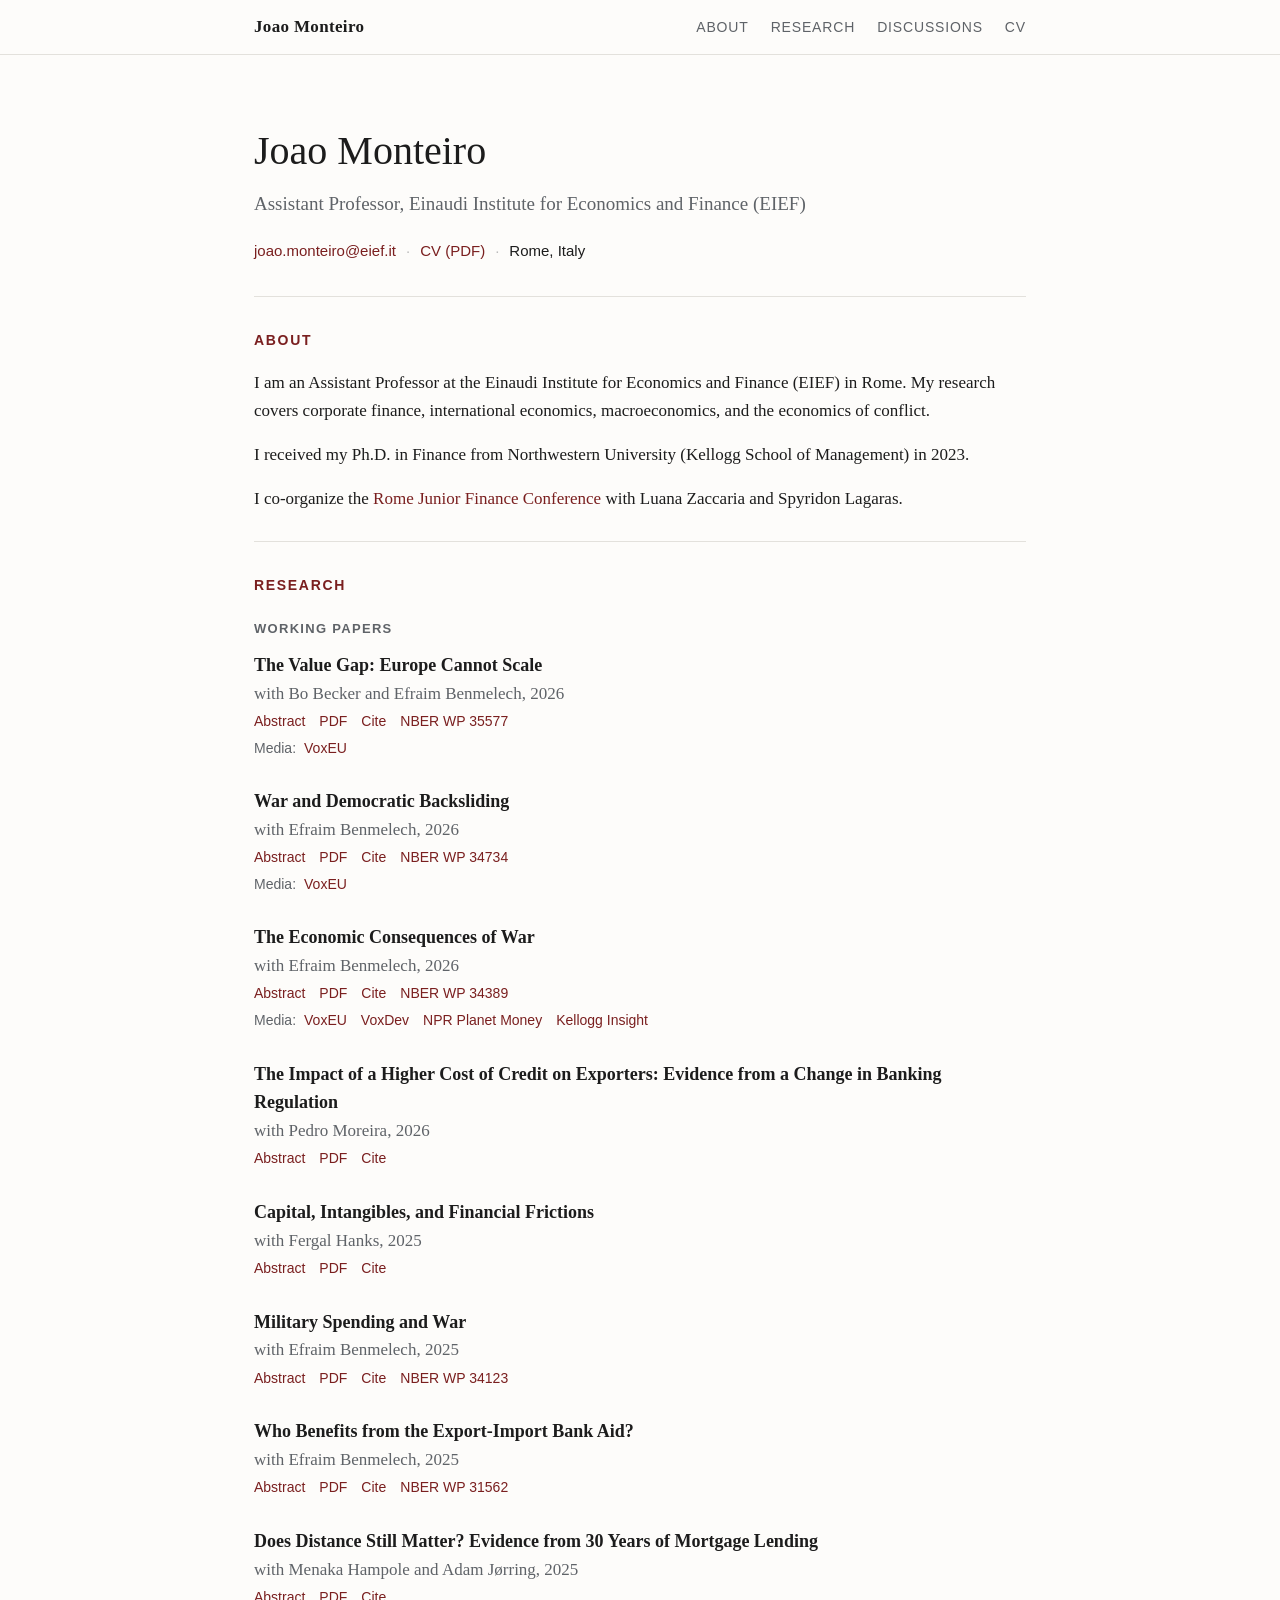
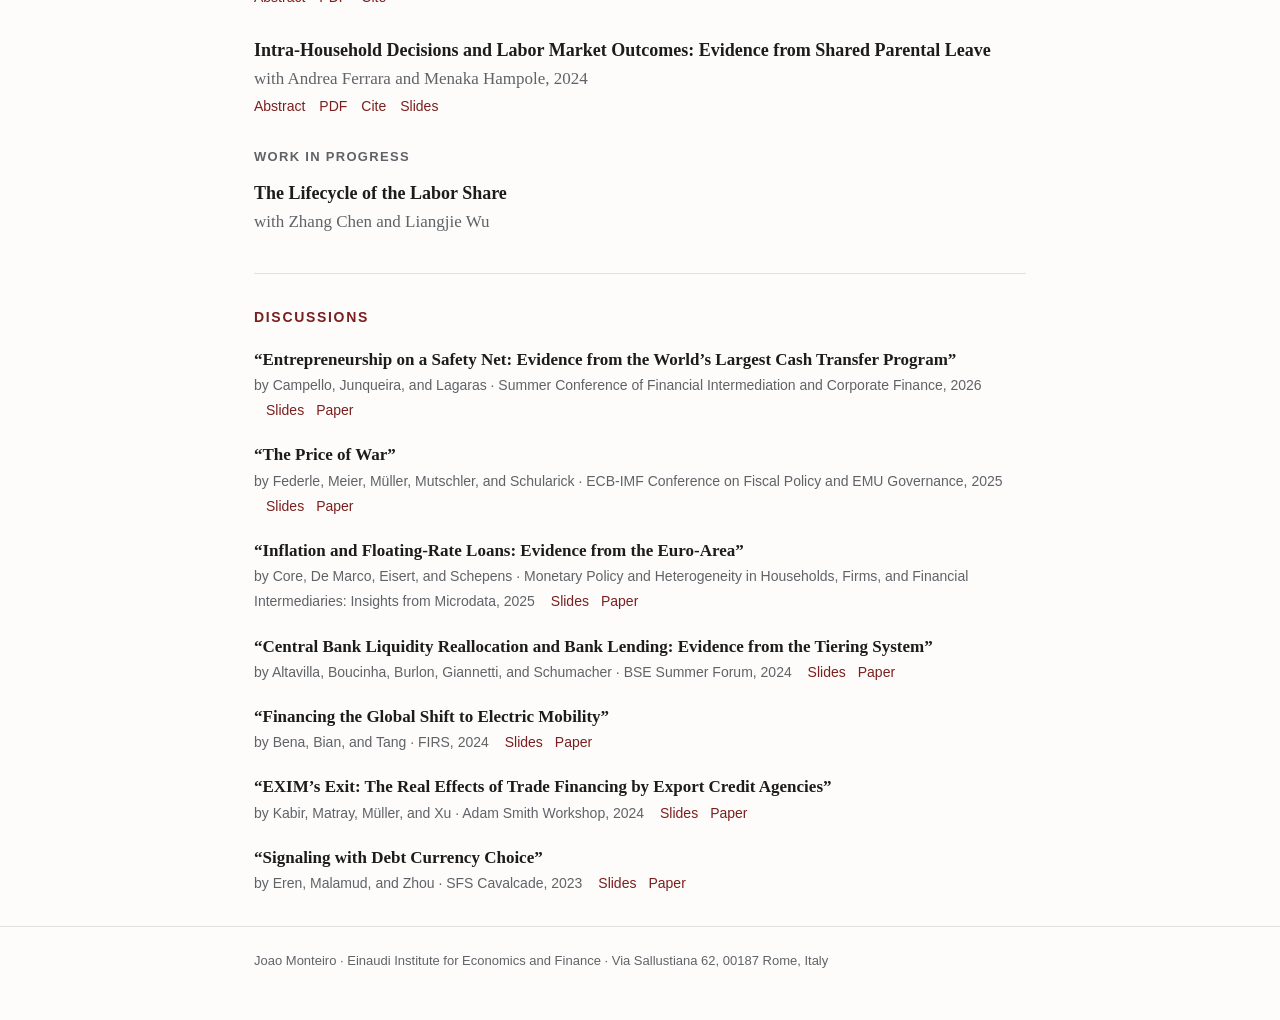
==== index.html @ ecc0ef60 "Add files via upload" ====
<!DOCTYPE html>
<html lang="en">
<head>
<meta charset="utf-8">
<meta name="viewport" content="width=device-width, initial-scale=1">
<title>Joao Monteiro — EIEF</title>
<meta name="description" content="Joao Monteiro, Assistant Professor at the Einaudi Institute for Economics and Finance (EIEF). Corporate finance, international economics, macroeconomics, and the economics of conflict.">
<style>
  :root {
    --ink: #1c1c1c;
    --muted: #5f6368;
    --rule: #e3e1dc;
    --accent: #7a1f1f;
    --bg: #fdfcfa;
  }
  * { box-sizing: border-box; }
  html { scroll-behavior: smooth; }
  body {
    margin: 0;
    background: var(--bg);
    color: var(--ink);
    font: 17px/1.6 Georgia, "Times New Roman", serif;
  }
  a { color: var(--accent); text-decoration: none; }
  a:hover { text-decoration: underline; }
  .wrap { max-width: 820px; margin: 0 auto; padding: 0 24px; }

  nav {
    position: sticky; top: 0; z-index: 10;
    background: rgba(253,252,250,0.95);
    backdrop-filter: blur(6px);
    border-bottom: 1px solid var(--rule);
  }
  nav .wrap { display: flex; justify-content: space-between; align-items: center; height: 54px; }
  nav .name { font-weight: bold; color: var(--ink); letter-spacing: 0.02em; }
  nav ul { list-style: none; display: flex; gap: 22px; margin: 0; padding: 0;
           font: 14px/1 -apple-system, "Helvetica Neue", Arial, sans-serif; text-transform: uppercase; letter-spacing: 0.06em; }
  nav ul a { color: var(--muted); }
  nav ul a:hover { color: var(--accent); text-decoration: none; }

  header { padding: 64px 0 32px; }
  header h1 { font-size: 40px; font-weight: normal; margin: 0 0 6px; }
  header .role { color: var(--muted); font-size: 19px; margin: 0 0 18px; }
  header .contact { font: 15px/1.8 -apple-system, "Helvetica Neue", Arial, sans-serif; }
  header .contact span + span::before { content: "·"; margin: 0 10px; color: #bbb; }

  section { padding: 28px 0 12px; border-top: 1px solid var(--rule); scroll-margin-top: 60px; }
  h2 { font: 600 14px/1 -apple-system, "Helvetica Neue", Arial, sans-serif; text-transform: uppercase;
       letter-spacing: 0.12em; color: var(--accent); margin: 8px 0 22px; }
  h3 { font: 600 13px/1 -apple-system, "Helvetica Neue", Arial, sans-serif; text-transform: uppercase;
       letter-spacing: 0.1em; color: var(--muted); margin: 30px 0 16px; }

  .paper { margin: 0 0 26px; }
  .paper .title { font-size: 18px; font-weight: bold; color: var(--ink); }
  .paper .authors { color: var(--muted); }
  .paper .meta { font: 14px/1.9 -apple-system, "Helvetica Neue", Arial, sans-serif; }
  .paper .meta a { margin-right: 14px; }
  .paper .meta .label { color: var(--muted); margin-right: 8px; }
  details summary { cursor: pointer; color: var(--accent); display: inline; list-style: none;
                    font: 14px/1.9 -apple-system, "Helvetica Neue", Arial, sans-serif; margin-right: 14px; }
  details summary::-webkit-details-marker { display: none; }
  details[open] summary { text-decoration: underline; }
  details .abstract { font-size: 15.5px; line-height: 1.65; margin: 8px 0 4px; padding: 12px 16px;
                      background: #f5f3ee; border-left: 3px solid var(--accent); }
  .linkrow { display: flex; flex-wrap: wrap; align-items: baseline; }

  .disc { margin: 0 0 18px; }
  .disc .title { font-weight: bold; }
  .disc .meta { font: 14px/1.8 -apple-system, "Helvetica Neue", Arial, sans-serif; color: var(--muted); }
  .disc .meta a { margin-left: 12px; }

  footer { border-top: 1px solid var(--rule); padding: 24px 0 48px; color: var(--muted);
           font: 13px/1.6 -apple-system, "Helvetica Neue", Arial, sans-serif; }

  @media (max-width: 600px) {
    nav ul { gap: 14px; font-size: 12px; }
    nav .name { display: none; }
    header h1 { font-size: 32px; }
  }
</style>
</head>
<body>

<nav>
  <div class="wrap">
    <a class="name" href="#">Joao Monteiro</a>
    <ul>
      <li><a href="#about">About</a></li>
      <li><a href="#research">Research</a></li>
      <li><a href="#discussions">Discussions</a></li>
      <li><a href="cv.pdf">CV</a></li>
    </ul>
  </div>
</nav>

<div class="wrap">

<header>
  <h1>Joao Monteiro</h1>
  <p class="role">Assistant Professor, Einaudi Institute for Economics and Finance (EIEF)</p>
  <div class="contact">
    <span><a href="mailto:joao.monteiro@eief.it">joao.monteiro@eief.it</a></span><span><a href="cv.pdf">CV (PDF)</a></span><span>Rome, Italy</span>
  </div>
</header>

<section id="about">
  <h2>About</h2>
  <p>I am an Assistant Professor at the Einaudi Institute for Economics and Finance (EIEF) in Rome. My research covers corporate finance, international economics, macroeconomics, and the economics of conflict.</p>
  <p>I received my Ph.D. in Finance from Northwestern University (Kellogg School of Management) in 2023.</p>
  <p>I co-organize the <a href="https://www.eief.it/eief/images/Program_10th_Rome_Junior_Finance_Conference_8-9_June_2026.pdf">Rome Junior Finance Conference</a> with Luana Zaccaria and Spyridon Lagaras.</p>
</section>

<section id="research">
  <h2>Research</h2>
  <h3>Working Papers</h3>

  <div class="paper">
    <div class="title">The Value Gap: Europe Cannot Scale</div>
    <div class="authors">with Bo Becker and Efraim Benmelech, 2026</div>
    <div class="linkrow">
      <details><summary>Abstract</summary>
        <div class="abstract">In 2008, the aggregate market value of U.S.-listed firms was roughly one-third higher than that of European-listed firms. By 2023, it was more than 300% higher, a difference of $34 trillion. The valuation gap is broad-based, rather than concentrated among a few superstar firms, and is driven by differences in firm values, not in the number of listed firms. Across sectors, the gap is larger in R&amp;D-intensive industries and in industries with high returns to scale. European firms’ size is strongly correlated with home-country GDP, whereas U.S. firms’ size is unrelated to home-state GDP. Smaller European firms also face a particularly large cost-of-capital gap and do not appear able to substitute debt for limited access to equity financing, including venture capital. Taken together, these facts suggest that financial and product-market frictions constrain European firms’ ability to scale.</div>
      </details>
      <span class="meta"><a href="eu-paper.pdf">PDF</a><a href="eu-cite.bib">Cite</a><a href="https://www.nber.org/papers/w35577">NBER WP 35577</a></span>
    </div>
    <div class="meta"><span class="label">Media:</span><a href="https://cepr.org/voxeu/columns/small-and-stuck-why-european-firms-cant-scale">VoxEU</a></div>
  </div>

  <div class="paper">
    <div class="title">War and Democratic Backsliding</div>
    <div class="authors">with Efraim Benmelech, 2026</div>
    <div class="linkrow">
      <details><summary>Abstract</summary>
        <div class="abstract">We provide the first global, long-run evidence on how war reshapes democratic institutions. Using data on all conflicts since 1948, we show that the onset of conflict causes a large and persistent decline in democracy: institutions weaken immediately relative to comparable countries, continue to erode for nearly a decade, and do not recover. Yet this deterioration is highly selective. It appears only in first-time conflicts, intrastate wars, highly fractionalized societies, and conflicts that governments win. The decline operates through political channels – media censorship, judicial purges, curtailed civil liberties, irregular leadership turnover, and constitutional suspensions – rather than through any functional requirement of war-making. Autocratization does not increase the probability of victory, and institutional instability reduces it. Taken together, the findings show that war does not require autocracy; it enables executives to expand their authority and implement institutional changes that would be difficult to enact in peacetime.</div>
      </details>
      <span class="meta"><a href="backsliding-paper.pdf">PDF</a><a href="backsliding-cite.bib">Cite</a><a href="https://www.nber.org/papers/w34734">NBER WP 34734</a></span>
    </div>
    <div class="meta"><span class="label">Media:</span><a href="https://cepr.org/voxeu/columns/when-war-weakens-democracy">VoxEU</a></div>
  </div>

  <div class="paper">
    <div class="title">The Economic Consequences of War</div>
    <div class="authors">with Efraim Benmelech, 2026</div>
    <div class="linkrow">
      <details><summary>Abstract</summary>
        <div class="abstract">We provide systematic evidence on the macroeconomic consequences of war using a new dataset covering 115 conflicts over the past 75 years. We document three main findings. First, conflict generates large and persistent real effects: real GDP falls by 12%, with no recovery even after a decade. The decline in real activity is more pronounced for intrastate than for interstate conflicts. Second, government finances deteriorate as revenues contract, expenditures remain stable, and governments shift toward short-term debt. Third, governments rely on inflationary finance, eroding real debt and generating seigniorage while depressing investment by raising the cost of imported capital goods.</div>
      </details>
      <span class="meta"><a href="cost-of-war-paper.pdf">PDF</a><a href="cost-of-war-cite.bib">Cite</a><a href="https://www.nber.org/papers/w34389">NBER WP 34389</a></span>
    </div>
    <div class="meta"><span class="label">Media:</span><a href="https://cepr.org/voxeu/columns/lasting-economic-scars-war">VoxEU</a><a href="https://voxdev.org/topic/institutions-political-economy/lasting-economic-impacts-war">VoxDev</a><a href="https://www.npr.org/sections/planet-money/2025/11/04/g-s1-96043/a-planet-money-guide-to-five-fascinating-economic-studies">NPR Planet Money</a><a href="https://insight.kellogg.northwestern.edu/article/the-economic-price-we-pay-for-war">Kellogg Insight</a></div>
  </div>

  <div class="paper">
    <div class="title">The Impact of a Higher Cost of Credit on Exporters: Evidence from a Change in Banking Regulation</div>
    <div class="authors">with Pedro Moreira, 2026</div>
    <div class="linkrow">
      <details><summary>Abstract</summary>
        <div class="abstract">We study how tighter credit conditions affect firms’ international trade. Exploiting a change under Basel III that raised the cost of trade finance for exports to high-risk destinations while leaving other destinations unaffected, we identify the causal effects of credit tightening on exporters. Using firm-level export data matched to loan-level credit registry records, we show that higher trade finance costs lead to a large and persistent decline in exports to high-risk destinations. Firms adjust along multiple margins: they reduce export volumes, exit high-risk markets, and reallocate toward products with lower working-capital requirements. Substitution toward low-risk destinations is incomplete, and overall firm sales decline. Direct evidence from credit markets shows that exposed firms receive smaller loans, face higher interest rates, and are less likely to obtain bank credit. Our results demonstrate that macroprudential regulation propagates to the real economy by tightening firm-level financing constraints, with substantial effects on firms’ export decisions.</div>
      </details>
      <span class="meta"><a href="trade-finance-paper.pdf">PDF</a><a href="trade-finance-cite.bib">Cite</a></span>
    </div>
  </div>

  <div class="paper">
    <div class="title">Capital, Intangibles, and Financial Frictions</div>
    <div class="authors">with Fergal Hanks, 2025</div>
    <div class="linkrow">
      <details><summary>Abstract</summary>
        <div class="abstract">How do financial frictions shape firms’ investment in intangible capital? We show that financial constraints distort firms’ input choices, leading to systematic underinvestment in intangible assets. Exploiting an investment subsidy in Portugal that lowered the cost of both physical and intangible capital while keeping their relative price unchanged, we find that treated firms reduced their capital-to-intangible ratio by 12 percent, with larger effects for financially constrained firms. The distribution of treatment effects declines sharply across percentiles – firms with higher initial capital-to-intangible ratios adjust the most – revealing the signature of a binding financial wedge. Going beyond average effects, we recover the entire cross-sectional distribution of wedges between the marginal rate of technical substitution and the price ratio. The recovered distribution corresponds to the least distorted economy consistent with the data, showing that only a small share of firms are unconstrained while roughly one-quarter face wedges exceeding twenty percent – providing a direct quantitative map of financial distortions in production.</div>
      </details>
      <span class="meta"><a href="intangibles-paper.pdf">PDF</a><a href="intangibles-cite.bib">Cite</a></span>
    </div>
  </div>

  <div class="paper">
    <div class="title">Military Spending and War</div>
    <div class="authors">with Efraim Benmelech, 2025</div>
    <div class="linkrow">
      <details><summary>Abstract</summary>
        <div class="abstract">We revisit the theory of critical deterrence—the idea that military spending may reduce the risk of conflict by increasing its expected costs. To test this theory, we assemble a new cross-national dataset combining information on armed conflicts and defense spending over a 75-year period. We find that increases in military spending have no effect on short-run conflict risk—contrary to concerns that buildups may provoke escalation—but that they do lead to a small and persistent decline in conflict over the long run. Although the effect of spending on conflict is modest, its effect on the cost of war is large: higher military spending raises the scale of battlefield casualties. The effect of military spending on conflict is more pronounced for democracies, which are less likely to use force offensively, and is concentrated in internal conflicts involving nonstate actors. The deterrent power of military spending is strongest in ethnically polarized societies—precisely where the threat of civil war is most acute. Last, using dyadic data, we find that higher military spending causes a decrease in bilateral interstate conflict, and that this effect may be larger than the one we document for intrastate conflict using panel data. Taken together, our results point to a low pass-through from the cost of war to its incidence: even sharp increases in military spending yield only modest gains in deterrence.</div>
      </details>
      <span class="meta"><a href="conflict-paper.pdf">PDF</a><a href="conflict-cite.bib">Cite</a><a href="https://www.nber.org/papers/w34123">NBER WP 34123</a></span>
    </div>
  </div>

  <div class="paper">
    <div class="title">Who Benefits from the Export-Import Bank Aid?</div>
    <div class="authors">with Efraim Benmelech, 2025</div>
    <div class="linkrow">
      <details><summary>Abstract</summary>
        <div class="abstract">We study the effectiveness of U.S. industrial policy by examining a sharp disruption in the Export-Import Bank’s ability to support exporters. In 2015, EXIM lost the quorum required to approve large loan guarantees, reducing total aid. We focus on Boeing, EXIM’s largest beneficiary, and use detailed aircraft-level data to measure how the lapse affected orders. On average, demand for Boeing aircraft did not decline—despite 12 percent of sales having been EXIM-financed. However, airlines based in developing countries and those with low liquidity significantly reduced their purchases, consistent with binding credit constraints. By contrast, carriers in developed countries show no response. Since EXIM’s stated objective is to maximize U.S. exports, aid should be directed toward customers whose demand is most sensitive to credit terms. Under this criterion, the pre-shock allocation appears inefficient: reallocating aid toward credit-constrained buyers could have raised Boeing orders by 16%.</div>
      </details>
      <span class="meta"><a href="boeing-exim.pdf">PDF</a><a href="boeing-exim-cite.bib">Cite</a><a href="https://www.nber.org/papers/w31562">NBER WP 31562</a></span>
    </div>
  </div>

  <div class="paper">
    <div class="title">Does Distance Still Matter? Evidence from 30 Years of Mortgage Lending</div>
    <div class="authors">with Menaka Hampole and Adam Jørring, 2025</div>
    <div class="linkrow">
      <details><summary>Abstract</summary>
        <div class="abstract">Mortgage lending by banks is still predominantly a local business. Local branches have a significant advantage in attracting and originating mortgages. More than 25% of borrowers are less than two miles from their branch, and more than 50% are within 10 miles. Distance is associated with lower credit quality, and the additional risk is priced: higher distance is associated with a lower probability of approval, a higher interest rate spread, and a higher ex-post likelihood of delinquency. We document business cycle patterns as the distance rises in booms and falls in busts but find that the sensitivity of distance for loan approval and pricing has persisted over the past 30 years despite the dramatic rise in securitization and online banking. Using a quantitative spatial model of the mortgage market, we explore the economic mechanisms driving our results. Through the lens of the model, we find that decreasing search costs lowers the match quality of borrower search, which counteracts the effects of increasing screening technology. Our findings highlight that local bank branches are still highly relevant despite the “fintech” revolution.</div>
      </details>
      <span class="meta"><a href="distance-paper.pdf">PDF</a><a href="distance-cite.bib">Cite</a></span>
    </div>
  </div>

  <div class="paper">
    <div class="title">Intra-Household Decisions and Labor Market Outcomes: Evidence from Shared Parental Leave</div>
    <div class="authors">with Andrea Ferrara and Menaka Hampole, 2024</div>
    <div class="linkrow">
      <details><summary>Abstract</summary>
        <div class="abstract">This paper examines the impact of intra-household decisions over the split of childcare duties on labor market outcomes. We study the introduction of shared parental leave in Portugal, which allows parents to decide on the allocation of leave days. Using a model of the household, we show that introducing shared parental leave leads to an increase in women’s wages, as they are allocated a lower share of childcare duties when compared with the allocation before shared parental leave is introduced. Moreover, this wage increase should be more pronounced for high-productivity women. Using a novel data set which combines household data with matched employer-employee data, we find that the monthly wages of women increase by 1 percent relative to the wages of men. We also find that most of this increase is driven by women who are the primary earners in their household. Our results suggest that the effectiveness of childcare policies in mitigating gender inequality in the labor market may be determined by intra-household decisions.</div>
      </details>
      <span class="meta"><a href="parental-leave-paper.pdf">PDF</a><a href="parental-leave-cite.bib">Cite</a><a href="parental-leave-slides.pdf">Slides</a></span>
    </div>
  </div>

  <h3>Work in Progress</h3>
  <div class="paper">
    <div class="title">The Lifecycle of the Labor Share</div>
    <div class="authors">with Zhang Chen and Liangjie Wu</div>
  </div>
</section>

<section id="discussions">
  <h2>Discussions</h2>

  <div class="disc">
    <div class="title">“Entrepreneurship on a Safety Net: Evidence from the World’s Largest Cash Transfer Program”</div>
    <div class="meta">by Campello, Junqueira, and Lagaras · Summer Conference of Financial Intermediation and Corporate Finance, 2026
      <a href="dicussion-entrepreneurship-discussion.pdf">Slides</a><a href="dicussion-entrepreneurship-paper.pdf">Paper</a></div>
  </div>

  <div class="disc">
    <div class="title">“The Price of War”</div>
    <div class="meta">by Federle, Meier, Müller, Mutschler, and Schularick · ECB-IMF Conference on Fiscal Policy and EMU Governance, 2025
      <a href="discussion-war-discussion.pdf">Slides</a><a href="discussion-war-paper.pdf">Paper</a></div>
  </div>

  <div class="disc">
    <div class="title">“Inflation and Floating-Rate Loans: Evidence from the Euro-Area”</div>
    <div class="meta">by Core, De Marco, Eisert, and Schepens · Monetary Policy and Heterogeneity in Households, Firms, and Financial Intermediaries: Insights from Microdata, 2025
      <a href="discussion-adjustable-rates-discussion.pdf">Slides</a><a href="discussion-adjustable-rates-paper.pdf">Paper</a></div>
  </div>

  <div class="disc">
    <div class="title">“Central Bank Liquidity Reallocation and Bank Lending: Evidence from the Tiering System”</div>
    <div class="meta">by Altavilla, Boucinha, Burlon, Giannetti, and Schumacher · BSE Summer Forum, 2024
      <a href="discussion-tiering-discussion.pdf">Slides</a><a href="discussion-tiering-paper.pdf">Paper</a></div>
  </div>

  <div class="disc">
    <div class="title">“Financing the Global Shift to Electric Mobility”</div>
    <div class="meta">by Bena, Bian, and Tang · FIRS, 2024
      <a href="discussion-electric-discussion.pdf">Slides</a><a href="discussion-electric-paper.pdf">Paper</a></div>
  </div>

  <div class="disc">
    <div class="title">“EXIM’s Exit: The Real Effects of Trade Financing by Export Credit Agencies”</div>
    <div class="meta">by Kabir, Matray, Müller, and Xu · Adam Smith Workshop, 2024
      <a href="discussion-exim-discussion.pdf">Slides</a><a href="discussion-exim-paper.pdf">Paper</a></div>
  </div>

  <div class="disc">
    <div class="title">“Signaling with Debt Currency Choice”</div>
    <div class="meta">by Eren, Malamud, and Zhou · SFS Cavalcade, 2023
      <a href="discussion-signaling-discussion.pdf">Slides</a><a href="discussion-signaling-paper.pdf">Paper</a></div>
  </div>
</section>

</div>

<footer>
  <div class="wrap">Joao Monteiro · Einaudi Institute for Economics and Finance · Via Sallustiana 62, 00187 Rome, Italy</div>
</footer>

</body>
</html>
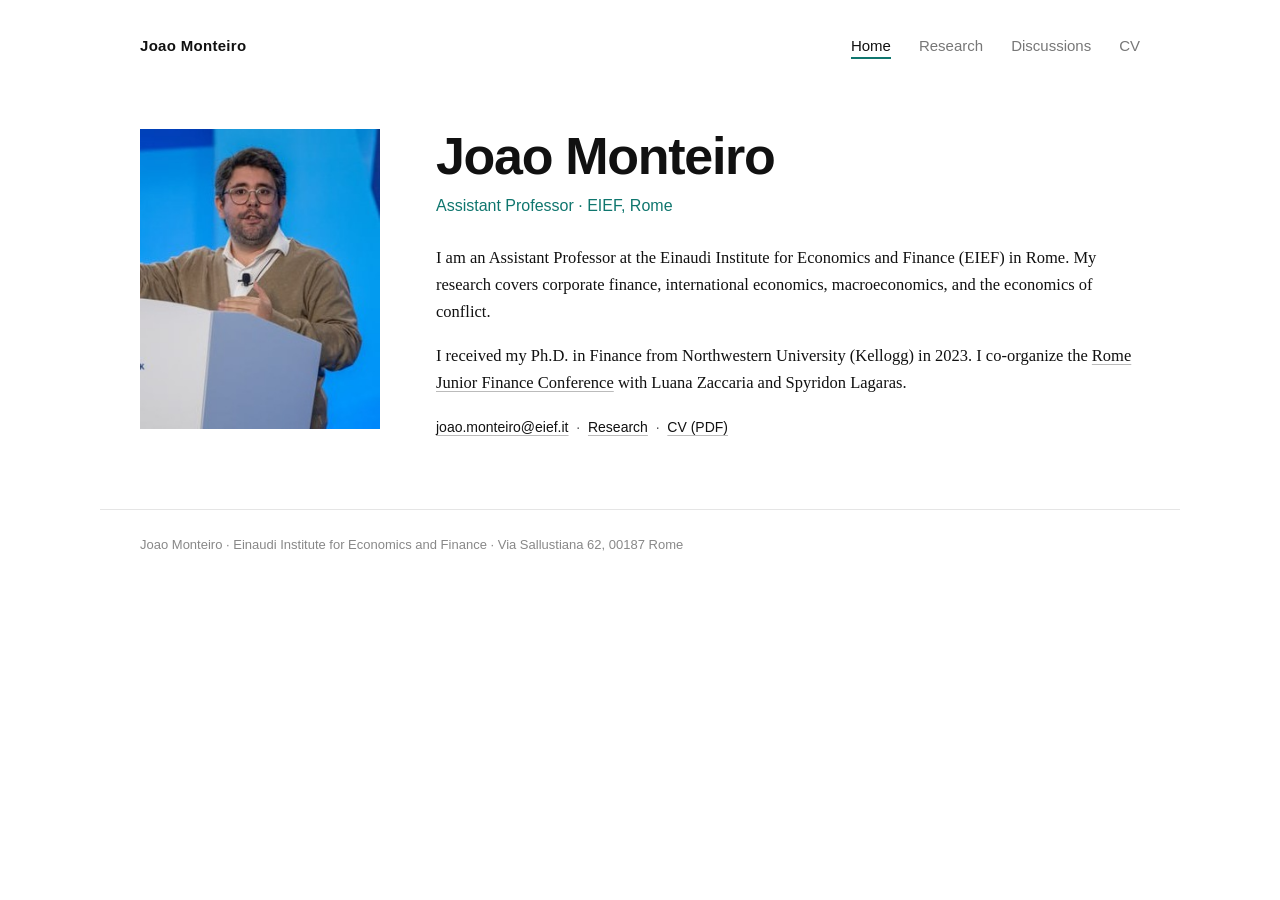
==== commit ccde421d: "Redesign site: Home/Research/Discussions/CV pages, figures, photo, inline citations - Minimal design" ====
--- a/index.html
+++ b/index.html
@@ -5,275 +5,24 @@
 <meta name="viewport" content="width=device-width, initial-scale=1">
 <title>Joao Monteiro — EIEF</title>
 <meta name="description" content="Joao Monteiro, Assistant Professor at the Einaudi Institute for Economics and Finance (EIEF). Corporate finance, international economics, macroeconomics, and the economics of conflict.">
-<style>
-  :root {
-    --ink: #1c1c1c;
-    --muted: #5f6368;
-    --rule: #e3e1dc;
-    --accent: #7a1f1f;
-    --bg: #fdfcfa;
-  }
-  * { box-sizing: border-box; }
-  html { scroll-behavior: smooth; }
-  body {
-    margin: 0;
-    background: var(--bg);
-    color: var(--ink);
-    font: 17px/1.6 Georgia, "Times New Roman", serif;
-  }
-  a { color: var(--accent); text-decoration: none; }
-  a:hover { text-decoration: underline; }
-  .wrap { max-width: 820px; margin: 0 auto; padding: 0 24px; }
-
-  nav {
-    position: sticky; top: 0; z-index: 10;
-    background: rgba(253,252,250,0.95);
-    backdrop-filter: blur(6px);
-    border-bottom: 1px solid var(--rule);
-  }
-  nav .wrap { display: flex; justify-content: space-between; align-items: center; height: 54px; }
-  nav .name { font-weight: bold; color: var(--ink); letter-spacing: 0.02em; }
-  nav ul { list-style: none; display: flex; gap: 22px; margin: 0; padding: 0;
-           font: 14px/1 -apple-system, "Helvetica Neue", Arial, sans-serif; text-transform: uppercase; letter-spacing: 0.06em; }
-  nav ul a { color: var(--muted); }
-  nav ul a:hover { color: var(--accent); text-decoration: none; }
-
-  header { padding: 64px 0 32px; }
-  header h1 { font-size: 40px; font-weight: normal; margin: 0 0 6px; }
-  header .role { color: var(--muted); font-size: 19px; margin: 0 0 18px; }
-  header .contact { font: 15px/1.8 -apple-system, "Helvetica Neue", Arial, sans-serif; }
-  header .contact span + span::before { content: "·"; margin: 0 10px; color: #bbb; }
-
-  section { padding: 28px 0 12px; border-top: 1px solid var(--rule); scroll-margin-top: 60px; }
-  h2 { font: 600 14px/1 -apple-system, "Helvetica Neue", Arial, sans-serif; text-transform: uppercase;
-       letter-spacing: 0.12em; color: var(--accent); margin: 8px 0 22px; }
-  h3 { font: 600 13px/1 -apple-system, "Helvetica Neue", Arial, sans-serif; text-transform: uppercase;
-       letter-spacing: 0.1em; color: var(--muted); margin: 30px 0 16px; }
-
-  .paper { margin: 0 0 26px; }
-  .paper .title { font-size: 18px; font-weight: bold; color: var(--ink); }
-  .paper .authors { color: var(--muted); }
-  .paper .meta { font: 14px/1.9 -apple-system, "Helvetica Neue", Arial, sans-serif; }
-  .paper .meta a { margin-right: 14px; }
-  .paper .meta .label { color: var(--muted); margin-right: 8px; }
-  details summary { cursor: pointer; color: var(--accent); display: inline; list-style: none;
-                    font: 14px/1.9 -apple-system, "Helvetica Neue", Arial, sans-serif; margin-right: 14px; }
-  details summary::-webkit-details-marker { display: none; }
-  details[open] summary { text-decoration: underline; }
-  details .abstract { font-size: 15.5px; line-height: 1.65; margin: 8px 0 4px; padding: 12px 16px;
-                      background: #f5f3ee; border-left: 3px solid var(--accent); }
-  .linkrow { display: flex; flex-wrap: wrap; align-items: baseline; }
-
-  .disc { margin: 0 0 18px; }
-  .disc .title { font-weight: bold; }
-  .disc .meta { font: 14px/1.8 -apple-system, "Helvetica Neue", Arial, sans-serif; color: var(--muted); }
-  .disc .meta a { margin-left: 12px; }
-
-  footer { border-top: 1px solid var(--rule); padding: 24px 0 48px; color: var(--muted);
-           font: 13px/1.6 -apple-system, "Helvetica Neue", Arial, sans-serif; }
-
-  @media (max-width: 600px) {
-    nav ul { gap: 14px; font-size: 12px; }
-    nav .name { display: none; }
-    header h1 { font-size: 32px; }
-  }
-</style>
+<meta property="og:title" content="Joao Monteiro — EIEF">
+<meta property="og:description" content="Joao Monteiro, Assistant Professor at the Einaudi Institute for Economics and Finance (EIEF). Corporate finance, international economics, macroeconomics, and the economics of conflict.">
+<meta property="og:image" content="https://joao-cmonteiro.github.io/website/img/photo.jpg">
+<link rel="stylesheet" href="style.css">
 </head>
 <body>
-
-<nav>
-  <div class="wrap">
-    <a class="name" href="#">Joao Monteiro</a>
-    <ul>
-      <li><a href="#about">About</a></li>
-      <li><a href="#research">Research</a></li>
-      <li><a href="#discussions">Discussions</a></li>
-      <li><a href="cv.pdf">CV</a></li>
-    </ul>
-  </div>
-</nav>
-
-<div class="wrap">
-
-<header>
-  <h1>Joao Monteiro</h1>
-  <p class="role">Assistant Professor, Einaudi Institute for Economics and Finance (EIEF)</p>
-  <div class="contact">
-    <span><a href="mailto:joao.monteiro@eief.it">joao.monteiro@eief.it</a></span><span><a href="cv.pdf">CV (PDF)</a></span><span>Rome, Italy</span>
-  </div>
-</header>
-
-<section id="about">
-  <h2>About</h2>
-  <p>I am an Assistant Professor at the Einaudi Institute for Economics and Finance (EIEF) in Rome. My research covers corporate finance, international economics, macroeconomics, and the economics of conflict.</p>
-  <p>I received my Ph.D. in Finance from Northwestern University (Kellogg School of Management) in 2023.</p>
-  <p>I co-organize the <a href="https://www.eief.it/eief/images/Program_10th_Rome_Junior_Finance_Conference_8-9_June_2026.pdf">Rome Junior Finance Conference</a> with Luana Zaccaria and Spyridon Lagaras.</p>
-</section>
-
-<section id="research">
-  <h2>Research</h2>
-  <h3>Working Papers</h3>
-
-  <div class="paper">
-    <div class="title">The Value Gap: Europe Cannot Scale</div>
-    <div class="authors">with Bo Becker and Efraim Benmelech, 2026</div>
-    <div class="linkrow">
-      <details><summary>Abstract</summary>
-        <div class="abstract">In 2008, the aggregate market value of U.S.-listed firms was roughly one-third higher than that of European-listed firms. By 2023, it was more than 300% higher, a difference of $34 trillion. The valuation gap is broad-based, rather than concentrated among a few superstar firms, and is driven by differences in firm values, not in the number of listed firms. Across sectors, the gap is larger in R&amp;D-intensive industries and in industries with high returns to scale. European firms’ size is strongly correlated with home-country GDP, whereas U.S. firms’ size is unrelated to home-state GDP. Smaller European firms also face a particularly large cost-of-capital gap and do not appear able to substitute debt for limited access to equity financing, including venture capital. Taken together, these facts suggest that financial and product-market frictions constrain European firms’ ability to scale.</div>
-      </details>
-      <span class="meta"><a href="eu-paper.pdf">PDF</a><a href="eu-cite.bib">Cite</a><a href="https://www.nber.org/papers/w35577">NBER WP 35577</a></span>
-    </div>
-    <div class="meta"><span class="label">Media:</span><a href="https://cepr.org/voxeu/columns/small-and-stuck-why-european-firms-cant-scale">VoxEU</a></div>
-  </div>
-
-  <div class="paper">
-    <div class="title">War and Democratic Backsliding</div>
-    <div class="authors">with Efraim Benmelech, 2026</div>
-    <div class="linkrow">
-      <details><summary>Abstract</summary>
-        <div class="abstract">We provide the first global, long-run evidence on how war reshapes democratic institutions. Using data on all conflicts since 1948, we show that the onset of conflict causes a large and persistent decline in democracy: institutions weaken immediately relative to comparable countries, continue to erode for nearly a decade, and do not recover. Yet this deterioration is highly selective. It appears only in first-time conflicts, intrastate wars, highly fractionalized societies, and conflicts that governments win. The decline operates through political channels – media censorship, judicial purges, curtailed civil liberties, irregular leadership turnover, and constitutional suspensions – rather than through any functional requirement of war-making. Autocratization does not increase the probability of victory, and institutional instability reduces it. Taken together, the findings show that war does not require autocracy; it enables executives to expand their authority and implement institutional changes that would be difficult to enact in peacetime.</div>
-      </details>
-      <span class="meta"><a href="backsliding-paper.pdf">PDF</a><a href="backsliding-cite.bib">Cite</a><a href="https://www.nber.org/papers/w34734">NBER WP 34734</a></span>
-    </div>
-    <div class="meta"><span class="label">Media:</span><a href="https://cepr.org/voxeu/columns/when-war-weakens-democracy">VoxEU</a></div>
-  </div>
-
-  <div class="paper">
-    <div class="title">The Economic Consequences of War</div>
-    <div class="authors">with Efraim Benmelech, 2026</div>
-    <div class="linkrow">
-      <details><summary>Abstract</summary>
-        <div class="abstract">We provide systematic evidence on the macroeconomic consequences of war using a new dataset covering 115 conflicts over the past 75 years. We document three main findings. First, conflict generates large and persistent real effects: real GDP falls by 12%, with no recovery even after a decade. The decline in real activity is more pronounced for intrastate than for interstate conflicts. Second, government finances deteriorate as revenues contract, expenditures remain stable, and governments shift toward short-term debt. Third, governments rely on inflationary finance, eroding real debt and generating seigniorage while depressing investment by raising the cost of imported capital goods.</div>
-      </details>
-      <span class="meta"><a href="cost-of-war-paper.pdf">PDF</a><a href="cost-of-war-cite.bib">Cite</a><a href="https://www.nber.org/papers/w34389">NBER WP 34389</a></span>
-    </div>
-    <div class="meta"><span class="label">Media:</span><a href="https://cepr.org/voxeu/columns/lasting-economic-scars-war">VoxEU</a><a href="https://voxdev.org/topic/institutions-political-economy/lasting-economic-impacts-war">VoxDev</a><a href="https://www.npr.org/sections/planet-money/2025/11/04/g-s1-96043/a-planet-money-guide-to-five-fascinating-economic-studies">NPR Planet Money</a><a href="https://insight.kellogg.northwestern.edu/article/the-economic-price-we-pay-for-war">Kellogg Insight</a></div>
-  </div>
-
-  <div class="paper">
-    <div class="title">The Impact of a Higher Cost of Credit on Exporters: Evidence from a Change in Banking Regulation</div>
-    <div class="authors">with Pedro Moreira, 2026</div>
-    <div class="linkrow">
-      <details><summary>Abstract</summary>
-        <div class="abstract">We study how tighter credit conditions affect firms’ international trade. Exploiting a change under Basel III that raised the cost of trade finance for exports to high-risk destinations while leaving other destinations unaffected, we identify the causal effects of credit tightening on exporters. Using firm-level export data matched to loan-level credit registry records, we show that higher trade finance costs lead to a large and persistent decline in exports to high-risk destinations. Firms adjust along multiple margins: they reduce export volumes, exit high-risk markets, and reallocate toward products with lower working-capital requirements. Substitution toward low-risk destinations is incomplete, and overall firm sales decline. Direct evidence from credit markets shows that exposed firms receive smaller loans, face higher interest rates, and are less likely to obtain bank credit. Our results demonstrate that macroprudential regulation propagates to the real economy by tightening firm-level financing constraints, with substantial effects on firms’ export decisions.</div>
-      </details>
-      <span class="meta"><a href="trade-finance-paper.pdf">PDF</a><a href="trade-finance-cite.bib">Cite</a></span>
-    </div>
-  </div>
-
-  <div class="paper">
-    <div class="title">Capital, Intangibles, and Financial Frictions</div>
-    <div class="authors">with Fergal Hanks, 2025</div>
-    <div class="linkrow">
-      <details><summary>Abstract</summary>
-        <div class="abstract">How do financial frictions shape firms’ investment in intangible capital? We show that financial constraints distort firms’ input choices, leading to systematic underinvestment in intangible assets. Exploiting an investment subsidy in Portugal that lowered the cost of both physical and intangible capital while keeping their relative price unchanged, we find that treated firms reduced their capital-to-intangible ratio by 12 percent, with larger effects for financially constrained firms. The distribution of treatment effects declines sharply across percentiles – firms with higher initial capital-to-intangible ratios adjust the most – revealing the signature of a binding financial wedge. Going beyond average effects, we recover the entire cross-sectional distribution of wedges between the marginal rate of technical substitution and the price ratio. The recovered distribution corresponds to the least distorted economy consistent with the data, showing that only a small share of firms are unconstrained while roughly one-quarter face wedges exceeding twenty percent – providing a direct quantitative map of financial distortions in production.</div>
-      </details>
-      <span class="meta"><a href="intangibles-paper.pdf">PDF</a><a href="intangibles-cite.bib">Cite</a></span>
-    </div>
-  </div>
-
-  <div class="paper">
-    <div class="title">Military Spending and War</div>
-    <div class="authors">with Efraim Benmelech, 2025</div>
-    <div class="linkrow">
-      <details><summary>Abstract</summary>
-        <div class="abstract">We revisit the theory of critical deterrence—the idea that military spending may reduce the risk of conflict by increasing its expected costs. To test this theory, we assemble a new cross-national dataset combining information on armed conflicts and defense spending over a 75-year period. We find that increases in military spending have no effect on short-run conflict risk—contrary to concerns that buildups may provoke escalation—but that they do lead to a small and persistent decline in conflict over the long run. Although the effect of spending on conflict is modest, its effect on the cost of war is large: higher military spending raises the scale of battlefield casualties. The effect of military spending on conflict is more pronounced for democracies, which are less likely to use force offensively, and is concentrated in internal conflicts involving nonstate actors. The deterrent power of military spending is strongest in ethnically polarized societies—precisely where the threat of civil war is most acute. Last, using dyadic data, we find that higher military spending causes a decrease in bilateral interstate conflict, and that this effect may be larger than the one we document for intrastate conflict using panel data. Taken together, our results point to a low pass-through from the cost of war to its incidence: even sharp increases in military spending yield only modest gains in deterrence.</div>
-      </details>
-      <span class="meta"><a href="conflict-paper.pdf">PDF</a><a href="conflict-cite.bib">Cite</a><a href="https://www.nber.org/papers/w34123">NBER WP 34123</a></span>
-    </div>
-  </div>
-
-  <div class="paper">
-    <div class="title">Who Benefits from the Export-Import Bank Aid?</div>
-    <div class="authors">with Efraim Benmelech, 2025</div>
-    <div class="linkrow">
-      <details><summary>Abstract</summary>
-        <div class="abstract">We study the effectiveness of U.S. industrial policy by examining a sharp disruption in the Export-Import Bank’s ability to support exporters. In 2015, EXIM lost the quorum required to approve large loan guarantees, reducing total aid. We focus on Boeing, EXIM’s largest beneficiary, and use detailed aircraft-level data to measure how the lapse affected orders. On average, demand for Boeing aircraft did not decline—despite 12 percent of sales having been EXIM-financed. However, airlines based in developing countries and those with low liquidity significantly reduced their purchases, consistent with binding credit constraints. By contrast, carriers in developed countries show no response. Since EXIM’s stated objective is to maximize U.S. exports, aid should be directed toward customers whose demand is most sensitive to credit terms. Under this criterion, the pre-shock allocation appears inefficient: reallocating aid toward credit-constrained buyers could have raised Boeing orders by 16%.</div>
-      </details>
-      <span class="meta"><a href="boeing-exim.pdf">PDF</a><a href="boeing-exim-cite.bib">Cite</a><a href="https://www.nber.org/papers/w31562">NBER WP 31562</a></span>
-    </div>
-  </div>
-
-  <div class="paper">
-    <div class="title">Does Distance Still Matter? Evidence from 30 Years of Mortgage Lending</div>
-    <div class="authors">with Menaka Hampole and Adam Jørring, 2025</div>
-    <div class="linkrow">
-      <details><summary>Abstract</summary>
-        <div class="abstract">Mortgage lending by banks is still predominantly a local business. Local branches have a significant advantage in attracting and originating mortgages. More than 25% of borrowers are less than two miles from their branch, and more than 50% are within 10 miles. Distance is associated with lower credit quality, and the additional risk is priced: higher distance is associated with a lower probability of approval, a higher interest rate spread, and a higher ex-post likelihood of delinquency. We document business cycle patterns as the distance rises in booms and falls in busts but find that the sensitivity of distance for loan approval and pricing has persisted over the past 30 years despite the dramatic rise in securitization and online banking. Using a quantitative spatial model of the mortgage market, we explore the economic mechanisms driving our results. Through the lens of the model, we find that decreasing search costs lowers the match quality of borrower search, which counteracts the effects of increasing screening technology. Our findings highlight that local bank branches are still highly relevant despite the “fintech” revolution.</div>
-      </details>
-      <span class="meta"><a href="distance-paper.pdf">PDF</a><a href="distance-cite.bib">Cite</a></span>
-    </div>
-  </div>
-
-  <div class="paper">
-    <div class="title">Intra-Household Decisions and Labor Market Outcomes: Evidence from Shared Parental Leave</div>
-    <div class="authors">with Andrea Ferrara and Menaka Hampole, 2024</div>
-    <div class="linkrow">
-      <details><summary>Abstract</summary>
-        <div class="abstract">This paper examines the impact of intra-household decisions over the split of childcare duties on labor market outcomes. We study the introduction of shared parental leave in Portugal, which allows parents to decide on the allocation of leave days. Using a model of the household, we show that introducing shared parental leave leads to an increase in women’s wages, as they are allocated a lower share of childcare duties when compared with the allocation before shared parental leave is introduced. Moreover, this wage increase should be more pronounced for high-productivity women. Using a novel data set which combines household data with matched employer-employee data, we find that the monthly wages of women increase by 1 percent relative to the wages of men. We also find that most of this increase is driven by women who are the primary earners in their household. Our results suggest that the effectiveness of childcare policies in mitigating gender inequality in the labor market may be determined by intra-household decisions.</div>
-      </details>
-      <span class="meta"><a href="parental-leave-paper.pdf">PDF</a><a href="parental-leave-cite.bib">Cite</a><a href="parental-leave-slides.pdf">Slides</a></span>
-    </div>
-  </div>
-
-  <h3>Work in Progress</h3>
-  <div class="paper">
-    <div class="title">The Lifecycle of the Labor Share</div>
-    <div class="authors">with Zhang Chen and Liangjie Wu</div>
-  </div>
-</section>
-
-<section id="discussions">
-  <h2>Discussions</h2>
-
-  <div class="disc">
-    <div class="title">“Entrepreneurship on a Safety Net: Evidence from the World’s Largest Cash Transfer Program”</div>
-    <div class="meta">by Campello, Junqueira, and Lagaras · Summer Conference of Financial Intermediation and Corporate Finance, 2026
-      <a href="dicussion-entrepreneurship-discussion.pdf">Slides</a><a href="dicussion-entrepreneurship-paper.pdf">Paper</a></div>
-  </div>
-
-  <div class="disc">
-    <div class="title">“The Price of War”</div>
-    <div class="meta">by Federle, Meier, Müller, Mutschler, and Schularick · ECB-IMF Conference on Fiscal Policy and EMU Governance, 2025
-      <a href="discussion-war-discussion.pdf">Slides</a><a href="discussion-war-paper.pdf">Paper</a></div>
-  </div>
-
-  <div class="disc">
-    <div class="title">“Inflation and Floating-Rate Loans: Evidence from the Euro-Area”</div>
-    <div class="meta">by Core, De Marco, Eisert, and Schepens · Monetary Policy and Heterogeneity in Households, Firms, and Financial Intermediaries: Insights from Microdata, 2025
-      <a href="discussion-adjustable-rates-discussion.pdf">Slides</a><a href="discussion-adjustable-rates-paper.pdf">Paper</a></div>
-  </div>
-
-  <div class="disc">
-    <div class="title">“Central Bank Liquidity Reallocation and Bank Lending: Evidence from the Tiering System”</div>
-    <div class="meta">by Altavilla, Boucinha, Burlon, Giannetti, and Schumacher · BSE Summer Forum, 2024
-      <a href="discussion-tiering-discussion.pdf">Slides</a><a href="discussion-tiering-paper.pdf">Paper</a></div>
-  </div>
-
-  <div class="disc">
-    <div class="title">“Financing the Global Shift to Electric Mobility”</div>
-    <div class="meta">by Bena, Bian, and Tang · FIRS, 2024
-      <a href="discussion-electric-discussion.pdf">Slides</a><a href="discussion-electric-paper.pdf">Paper</a></div>
-  </div>
-
-  <div class="disc">
-    <div class="title">“EXIM’s Exit: The Real Effects of Trade Financing by Export Credit Agencies”</div>
-    <div class="meta">by Kabir, Matray, Müller, and Xu · Adam Smith Workshop, 2024
-      <a href="discussion-exim-discussion.pdf">Slides</a><a href="discussion-exim-paper.pdf">Paper</a></div>
-  </div>
-
-  <div class="disc">
-    <div class="title">“Signaling with Debt Currency Choice”</div>
-    <div class="meta">by Eren, Malamud, and Zhou · SFS Cavalcade, 2023
-      <a href="discussion-signaling-discussion.pdf">Slides</a><a href="discussion-signaling-paper.pdf">Paper</a></div>
-  </div>
-</section>
-
-</div>
-
-<footer>
-  <div class="wrap">Joao Monteiro · Einaudi Institute for Economics and Finance · Via Sallustiana 62, 00187 Rome, Italy</div>
-</footer>
-
+<nav class="nav"><a class="nm" href="index.html">Joao Monteiro</a><ul><li><a href="index.html" class=cur aria-current=page>Home</a></li><li><a href="research.html">Research</a></li><li><a href="discussions.html">Discussions</a></li><li><a href="cv.html">CV</a></li></ul></nav>
+<main>
+<div class="hero"><img class="photo" src="img/photo.jpg" alt="Joao Monteiro"><div>
+<h1>Joao Monteiro</h1>
+<p class="role">Assistant Professor · EIEF, Rome</p>
+<p>I am an Assistant Professor at the Einaudi Institute for Economics and Finance (EIEF) in Rome. My research covers corporate finance, international economics, macroeconomics, and the economics of conflict.</p>
+<p>I received my Ph.D. in Finance from Northwestern University (Kellogg) in 2023. I co-organize the <a href="https://www.eief.it/eief/images/Program_10th_Rome_Junior_Finance_Conference_8-9_June_2026.pdf" target="_blank" rel="noopener">Rome Junior Finance Conference</a> with Luana Zaccaria and Spyridon Lagaras.</p>
+<div class="contact"><a href="mailto:joao.monteiro@eief.it">joao.monteiro@eief.it</a> &nbsp;·&nbsp; <a href="research.html">Research</a> &nbsp;·&nbsp; <a href="cv.pdf">CV (PDF)</a></div>
+</div></div>
+</main>
+<footer>Joao Monteiro · Einaudi Institute for Economics and Finance · Via Sallustiana 62, 00187 Rome</footer>
+<div class="lb" hidden><img alt=""></div>
+<script src="site.js"></script>
 </body>
 </html>
--- a/style.css
+++ b/style.css
@@ -0,0 +1,62 @@
+*{box-sizing:border-box}
+html{-webkit-text-size-adjust:100%}
+body{margin:0;background:#fff;color:#111;font:16.5px/1.65 "Iowan Old Style","Palatino Linotype",Palatino,Georgia,serif}
+a{color:#111;text-decoration:underline;text-decoration-color:#bbb;text-underline-offset:3px}
+a:hover{color:#0f766e;text-decoration-color:#0f766e}
+.nav,.links,.media,.role,.contact,.venue,.dyear,figcaption,footer,.tg,.btn,.copy,.fallback{font-family:-apple-system,"Helvetica Neue",Helvetica,Arial,sans-serif}
+.nav{max-width:1080px;margin:0 auto;padding:34px 40px 0;display:flex;justify-content:space-between;align-items:center;gap:20px}
+.nav .nm{font-weight:600;font-size:15px;text-decoration:none;letter-spacing:.02em}
+.nav ul{list-style:none;display:flex;gap:28px;margin:0;padding:0;font-size:15px}
+.nav ul a{text-decoration:none;color:#777;padding-bottom:3px}
+.nav ul a.cur{color:#111;border-bottom:2px solid #0f766e}
+main{max-width:1080px;margin:0 auto;padding:70px 40px 70px}
+footer{max-width:1080px;margin:0 auto;padding:24px 40px 48px;border-top:1px solid #e5e5e5;font-size:13px;color:#888}
+.hero{display:flex;gap:56px;align-items:flex-start}
+.photo{flex:0 0 240px;width:240px;height:300px;object-fit:cover;display:block}
+h1{font:700 52px/1.05 -apple-system,"Helvetica Neue",Helvetica,sans-serif;letter-spacing:-.025em;margin:0 0 10px}
+.role{font-size:16px;color:#0f766e;margin:0 0 24px}
+.contact{font-size:14px;margin-top:20px;color:#555}
+h2{font:700 30px -apple-system,"Helvetica Neue",Helvetica,sans-serif;letter-spacing:-.015em;margin:0 0 30px}
+h2.sub{margin-top:56px}
+h3{font:650 19px/1.3 -apple-system,"Helvetica Neue",Helvetica,sans-serif;letter-spacing:-.01em;margin:0 0 6px}
+.card{display:flex;gap:32px;align-items:flex-start;padding:28px 0;border-top:1px solid #111}
+.figwrap{flex:0 0 300px;width:300px;margin:0}
+.fig{display:flex;align-items:center;justify-content:center;width:300px;height:190px;padding:0;border:0;background:#fff;cursor:zoom-in}
+.fig img{max-width:100%;max-height:100%;display:block}
+figcaption{font-size:12.5px;line-height:1.45;color:#666;margin-top:8px}
+.body{flex:1;min-width:0}
+.auth{color:#666;margin-bottom:6px}
+.auth a{color:inherit}
+.links{font-size:14px;line-height:1.9}
+.links a,.tg{margin-right:16px}
+.tg{font-size:14px;line-height:1.9;background:none;border:0;padding:0;color:#111;cursor:pointer;text-decoration:underline;text-decoration-color:#bbb;text-underline-offset:3px}
+.tg:hover,.tg[aria-expanded=true]{color:#0f766e;text-decoration-color:#0f766e}
+.panel{display:none}.panel.on{display:block}
+.panel p{font-size:15.5px;color:#333;margin:6px 0 4px}
+.bib{position:relative;margin:8px 0 6px}
+.bib pre{margin:0;background:#f5f5f4;border-left:2px solid #0f766e;padding:14px 16px;font:12.5px/1.55 ui-monospace,Menlo,Consolas,monospace;overflow-x:auto;color:#222}
+.copy{position:absolute;top:8px;right:8px;font-weight:600;font-size:12px;border:1px solid #ccc;background:#fff;padding:4px 10px;cursor:pointer}
+.copy:hover{border-color:#0f766e;color:#0f766e}
+.media{font-size:14px;color:#666;line-height:1.9}
+.disc{display:flex;gap:32px;padding:24px 0;border-top:1px solid #111}
+.dyear{flex:0 0 60px;font-size:14px;color:#0f766e;font-weight:600;padding-top:2px}
+.venue{font-size:14px;color:#555;margin-bottom:2px}
+.cvbar{display:flex;justify-content:space-between;align-items:baseline;margin-bottom:24px}
+.cvbar h2{margin:0}
+.btn{font-weight:600;font-size:14px;text-decoration:none;border:1.5px solid #111;padding:8px 16px}
+.btn:hover{background:#0f766e;border-color:#0f766e;color:#fff}
+.cvframe{display:block;width:100%;height:85vh;border:1px solid #ddd}
+.fallback{padding:24px}
+.lb{position:fixed;inset:0;background:rgba(255,255,255,.97);display:flex;align-items:center;justify-content:center;z-index:99;cursor:zoom-out;padding:40px}
+.lb[hidden]{display:none}
+.lb img{max-width:min(1200px,95vw);max-height:90vh;box-shadow:0 2px 24px rgba(0,0,0,.15)}
+@media(max-width:760px){
+ .nav{flex-direction:column;align-items:flex-start;padding:24px 22px 0}
+ .nav ul{gap:18px}
+ main{padding:40px 22px 50px}footer{padding:20px 22px 40px}
+ .hero,.card{flex-direction:column;gap:22px}
+ .photo{width:200px;height:250px;flex-basis:auto}
+ h1{font-size:40px}
+ .figwrap,.fig{width:100%}.fig{height:auto}
+ .disc{gap:16px}
+}
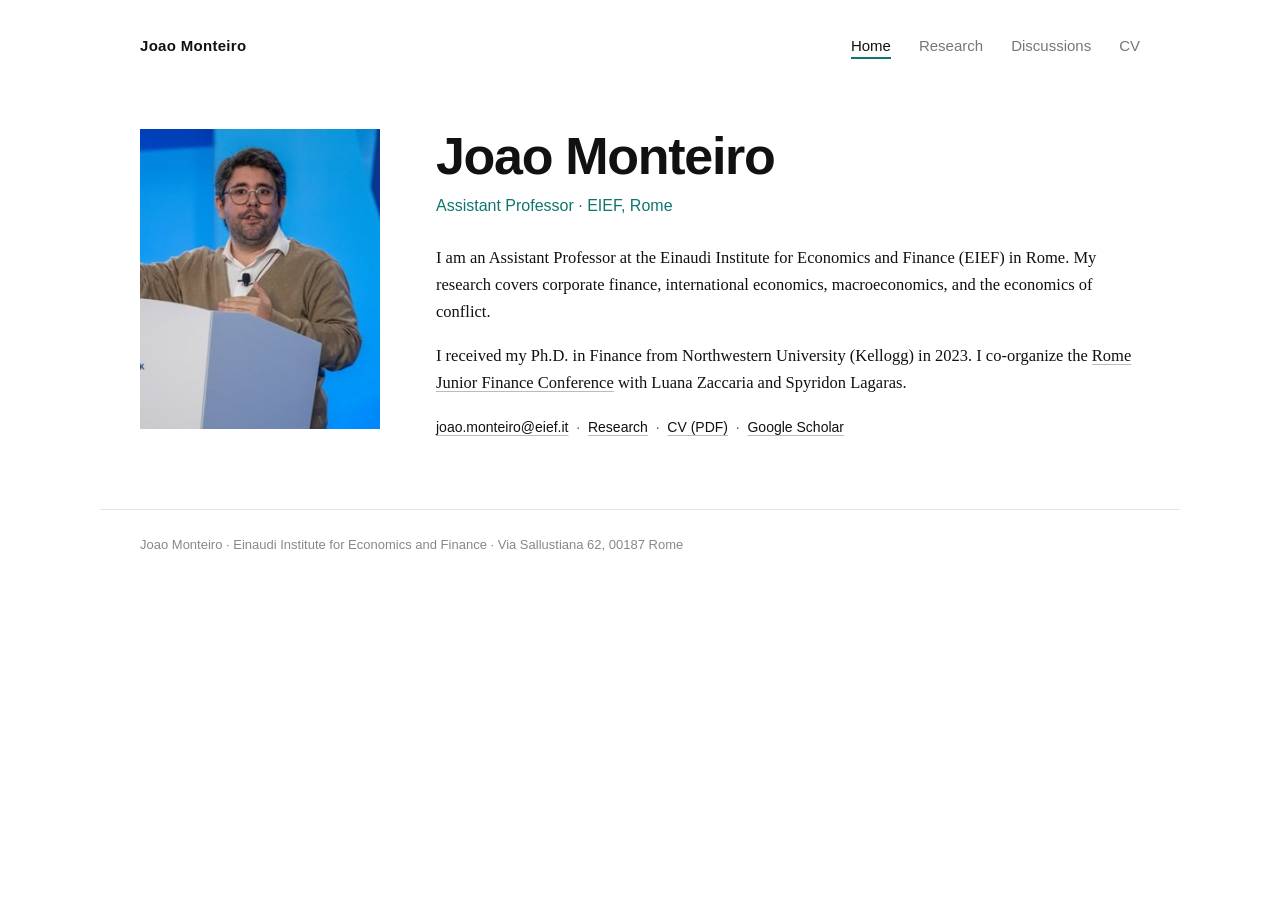
==== commit 4e8e95a5: "Add Google Scholar link to homepage Co-Authored-By: Claude Opus 5.5 <noreply@anthropic.com> Claude-S" ====
--- a/index.html
+++ b/index.html
@@ -18,7 +18,7 @@
 <p class="role">Assistant Professor · EIEF, Rome</p>
 <p>I am an Assistant Professor at the Einaudi Institute for Economics and Finance (EIEF) in Rome. My research covers corporate finance, international economics, macroeconomics, and the economics of conflict.</p>
 <p>I received my Ph.D. in Finance from Northwestern University (Kellogg) in 2023. I co-organize the <a href="https://www.eief.it/eief/images/Program_10th_Rome_Junior_Finance_Conference_8-9_June_2026.pdf" target="_blank" rel="noopener">Rome Junior Finance Conference</a> with Luana Zaccaria and Spyridon Lagaras.</p>
-<div class="contact"><a href="mailto:joao.monteiro@eief.it">joao.monteiro@eief.it</a> &nbsp;·&nbsp; <a href="research.html">Research</a> &nbsp;·&nbsp; <a href="cv.pdf">CV (PDF)</a></div>
+<div class="contact"><a href="mailto:joao.monteiro@eief.it">joao.monteiro@eief.it</a> &nbsp;·&nbsp; <a href="research.html">Research</a> &nbsp;·&nbsp; <a href="cv.pdf">CV (PDF)</a> &nbsp;·&nbsp; <a href="https://scholar.google.com/citations?user=AjWVGdEAAAAJ&amp;hl=en" target="_blank" rel="noopener">Google Scholar</a></div>
 </div></div>
 </main>
 <footer>Joao Monteiro · Einaudi Institute for Economics and Finance · Via Sallustiana 62, 00187 Rome</footer>
